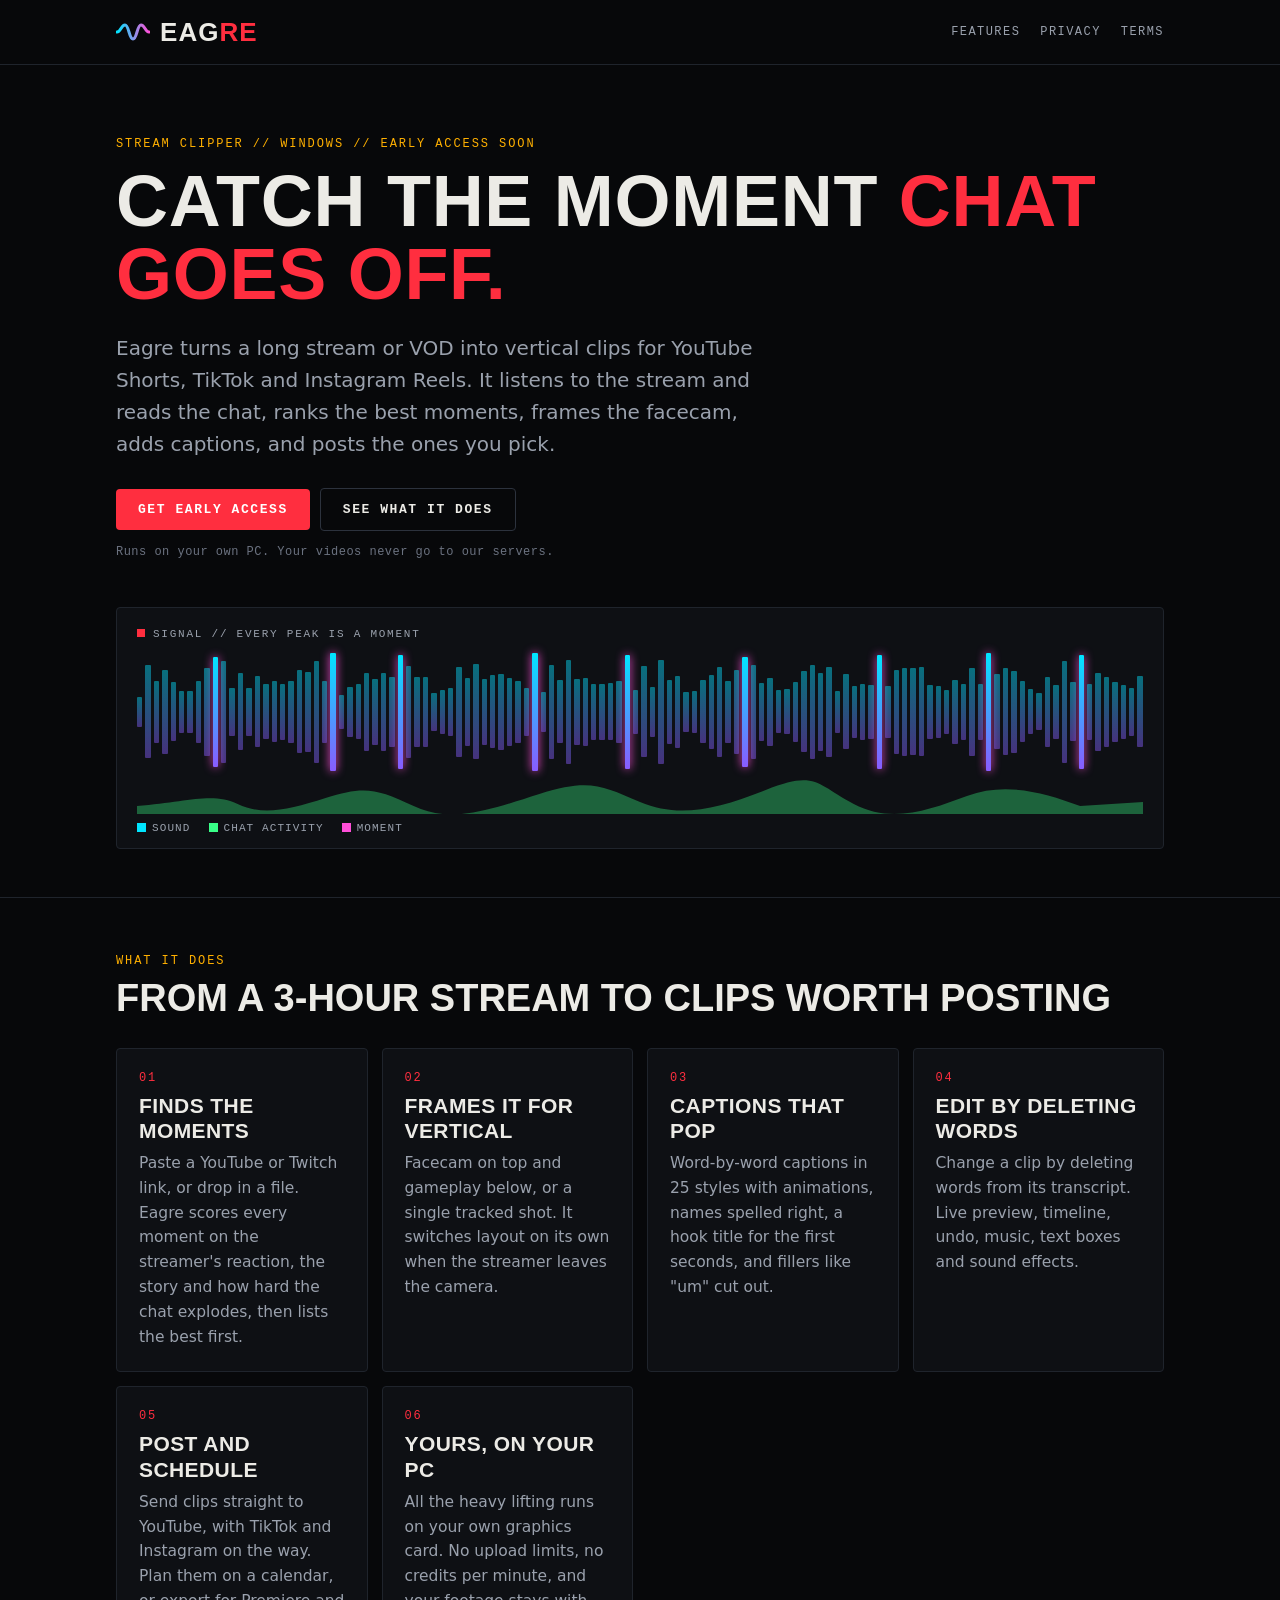
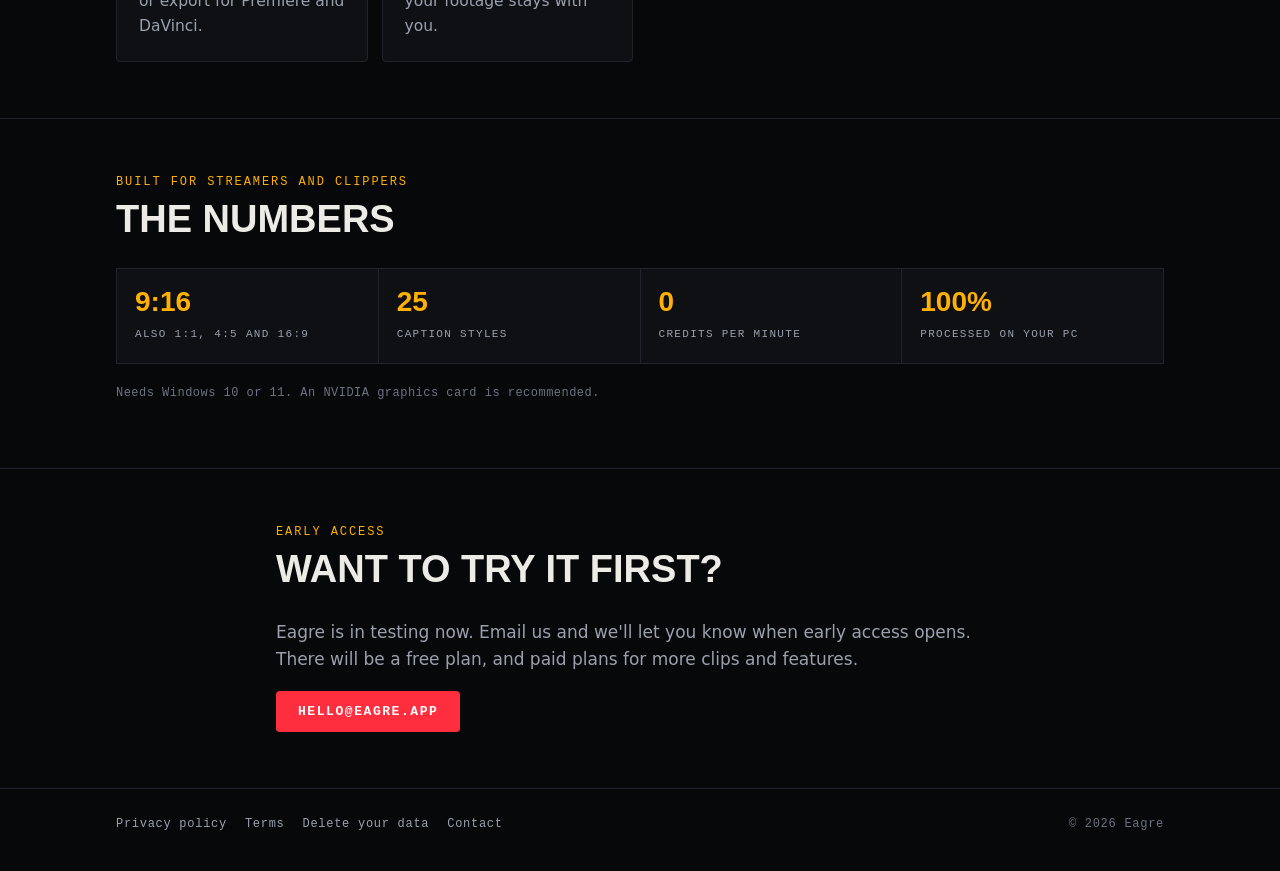
==== index.html @ e5c0943c "Eagre website: home, privacy policy, terms, delete your data" ====
<!doctype html>
<html lang="en">
<head>
<meta charset="utf-8">
<meta name="viewport" content="width=device-width, initial-scale=1">
<title>Eagre - stream clipper for Windows</title>
<meta name="description" content="Eagre turns long streams and VODs into vertical Shorts, TikToks and Reels. It finds the moments where the stream and the chat go off, frames the facecam, adds captions and posts for you. Runs on your own PC.">
<link rel="icon" href="data:image/svg+xml,%3Csvg xmlns='http://www.w3.org/2000/svg' viewBox='0 0 34 18'%3E%3Cpath d='M1 9c4 0 4-7 8-7s4 14 8 14 4-14 8-14 4 7 8 7' fill='none' stroke='%23ff2e3f' stroke-width='3' stroke-linecap='round'/%3E%3C/svg%3E">
<link rel="stylesheet" href="style.css">
</head>
<body>
<header class="top"><div class="wrap">
  <a class="logo" href="./"><svg viewBox="0 0 34 18" aria-hidden="true"><defs><linearGradient id="g" x1="0" x2="1"><stop offset="0" stop-color="#00e5ff"/><stop offset="1" stop-color="#ff4fd8"/></linearGradient></defs><path d="M1 9c4 0 4-7 8-7s4 14 8 14 4-14 8-14 4 7 8 7" fill="none" stroke="url(#g)" stroke-width="3" stroke-linecap="round"/></svg><span>Eag<b>re</b></span></a>
  <nav class="links"><a class="hide-sm" href="#features">Features</a><a href="privacy.html">Privacy</a><a href="terms.html">Terms</a></nav>
</div></header>

<main>
<div class="wrap hero">
  <p class="kicker">Stream clipper // Windows // Early access soon</p>
  <h1>Catch the moment <span class="hot">chat goes off.</span></h1>
  <p class="lead">Eagre turns a long stream or VOD into vertical clips for YouTube Shorts, TikTok and Instagram Reels. It listens to the stream and reads the chat, ranks the best moments, frames the facecam, adds captions, and posts the ones you pick.</p>
  <a class="btn" href="mailto:hello@eagre.app?subject=Eagre%20early%20access">Get early access</a><a class="btn ghost" href="#features">See what it does</a>
  <p class="note">Runs on your own PC. Your videos never go to our servers.</p>

  <div class="signal" aria-label="Illustration: the stream's sound drawn as a waveform, with the loudest moments highlighted">
    <div class="label"><i></i>Signal // every peak is a moment</div>
    <div class="bars" id="bars"></div>
    <svg class="chat" viewBox="0 0 400 34" preserveAspectRatio="none" aria-hidden="true"><path d="M0 34 L0 26 C20 22 30 12 40 24 S60 30 75 18 S95 8 110 26 S140 30 160 14 S185 6 200 22 S230 30 250 10 S270 4 285 24 S315 30 330 16 S360 12 375 26 L400 22 L400 34 Z" fill="#39ff88" opacity=".35"/></svg>
    <div class="legend"><span><b style="background:#00e5ff"></b>Sound</span><span><b style="background:#39ff88"></b>Chat activity</span><span><b style="background:#ff4fd8"></b>Moment</span></div>
  </div>
</div>

<section id="features"><div class="wrap">
  <h2><small>What it does</small>From a 3-hour stream to clips worth posting</h2>
  <div class="grid">
    <div class="card"><div class="num">01</div><h3>Finds the moments</h3><p>Paste a YouTube or Twitch link, or drop in a file. Eagre scores every moment on the streamer's reaction, the story and how hard the chat explodes, then lists the best first.</p></div>
    <div class="card"><div class="num">02</div><h3>Frames it for vertical</h3><p>Facecam on top and gameplay below, or a single tracked shot. It switches layout on its own when the streamer leaves the camera.</p></div>
    <div class="card"><div class="num">03</div><h3>Captions that pop</h3><p>Word-by-word captions in 25 styles with animations, names spelled right, a hook title for the first seconds, and fillers like "um" cut out.</p></div>
    <div class="card"><div class="num">04</div><h3>Edit by deleting words</h3><p>Change a clip by deleting words from its transcript. Live preview, timeline, undo, music, text boxes and sound effects.</p></div>
    <div class="card"><div class="num">05</div><h3>Post and schedule</h3><p>Send clips straight to YouTube, with TikTok and Instagram on the way. Plan them on a calendar, or export for Premiere and DaVinci.</p></div>
    <div class="card"><div class="num">06</div><h3>Yours, on your PC</h3><p>All the heavy lifting runs on your own graphics card. No upload limits, no credits per minute, and your footage stays with you.</p></div>
  </div>
</div></section>

<section><div class="wrap">
  <h2><small>Built for streamers and clippers</small>The numbers</h2>
  <div class="facts">
    <div><strong>9:16</strong><span>also 1:1, 4:5 and 16:9</span></div>
    <div><strong>25</strong><span>caption styles</span></div>
    <div><strong>0</strong><span>credits per minute</span></div>
    <div><strong>100%</strong><span>processed on your PC</span></div>
  </div>
  <p class="note" style="margin-top:22px">Needs Windows 10 or 11. An NVIDIA graphics card is recommended.</p>
</div></section>

<section><div class="wrap narrow">
  <h2><small>Early access</small>Want to try it first?</h2>
  <p style="color:var(--dim)">Eagre is in testing now. Email us and we'll let you know when early access opens. There will be a free plan, and paid plans for more clips and features.</p>
  <a class="btn" href="mailto:hello@eagre.app?subject=Eagre%20early%20access">hello@eagre.app</a>
</div></section>
</main>

<footer><div class="wrap">
  <div><a href="privacy.html">Privacy policy</a><a href="terms.html">Terms</a><a href="delete-data.html">Delete your data</a><a href="mailto:hello@eagre.app">Contact</a></div>
  <div>&copy; 2026 Eagre</div>
</div></footer>

<script>
(function () {
  var el = document.getElementById('bars'); if (!el) return;
  var n = window.innerWidth < 600 ? 64 : 120, peaks = [9, 23, 31, 47, 58, 72, 88, 101, 112];
  for (var i = 0; i < n; i++) {
    var s = document.createElement('span');
    var h = 25 + 45 * Math.abs(Math.sin(i * 1.7) * Math.cos(i * .31)) + 20 * Math.abs(Math.sin(i * .53));
    var isPeak = peaks.indexOf(Math.round(i * 120 / n)) >= 0;
    if (isPeak) { h = 92 + (i % 3) * 3; s.className = 'peak'; }
    s.style.height = Math.min(h, 100) + '%';
    el.appendChild(s);
  }
})();
</script>
</body>
</html>
---- style.css ----
:root {
  --bg: #07080a; --panel: #0e1014; --panel-2: #14171d; --edge: #1f242c; --edge-2: #2c323d;
  --text: #ecebe6; --dim: #9aa1ad; --faint: #6b7280;
  --red: #ff2e3f; --amber: #ffb000; --green: #39ff88; --cyan: #00e5ff; --violet: #8a5bff; --pink: #ff4fd8;
  --mono: "JetBrains Mono", Consolas, "Courier New", monospace;
  --head: "Oswald", "Arial Narrow", "Roboto Condensed", Impact, sans-serif;
  --body: "Segoe UI", system-ui, -apple-system, Roboto, sans-serif;
}
* { box-sizing: border-box; }
html { -webkit-text-size-adjust: 100%; }
body { margin: 0; background: var(--bg); color: var(--text); font: 17px/1.6 var(--body); }
a { color: var(--cyan); }
a:hover { color: var(--text); }
.wrap { max-width: 1080px; margin: 0 auto; padding: 0 16px; }
.narrow { max-width: 760px; }

/* top bar */
header.top { border-bottom: 1px solid var(--edge); }
header.top .wrap { display: flex; align-items: center; justify-content: space-between; height: 64px; gap: 16px; }
.logo { display: flex; align-items: center; gap: 10px; text-decoration: none; color: var(--text);
  font: 700 26px/1 var(--head); letter-spacing: .04em; text-transform: uppercase; }
.logo svg { width: 34px; height: 18px; }
.logo b { color: var(--red); font-weight: 700; }
nav.links { display: flex; gap: 20px; font: 12px var(--mono); letter-spacing: .12em; text-transform: uppercase; }
nav.links a { color: var(--dim); text-decoration: none; }
nav.links a:hover { color: var(--text); }

/* hero */
.hero { padding-top: 72px; padding-bottom: 40px; }
.kicker { font: 12px var(--mono); letter-spacing: .16em; text-transform: uppercase; color: var(--amber); margin: 0 0 14px; }
h1 { font: 700 clamp(38px, 7vw, 72px)/1.02 var(--head); text-transform: uppercase; margin: 0 0 20px; letter-spacing: .01em; }
h1 .hot { color: var(--red); }
.lead { font-size: 20px; color: var(--dim); max-width: 640px; margin: 0 0 28px; }
.btn { display: inline-block; padding: 13px 22px; background: var(--red); color: #fff; text-decoration: none;
  font: 700 13px var(--mono); letter-spacing: .12em; text-transform: uppercase; border-radius: 4px; }
.btn:hover { color: #fff; filter: brightness(1.1); }
.btn.ghost { background: transparent; border: 1px solid var(--edge-2); color: var(--text); margin-left: 10px; }
.note { font: 12px var(--mono); color: var(--faint); margin-top: 14px; letter-spacing: .04em; }

/* signal mock */
.signal { margin: 48px 0 8px; border: 1px solid var(--edge); background: var(--panel); border-radius: 4px; padding: 20px 20px 14px; }
.signal .label { font: 11px var(--mono); letter-spacing: .16em; color: var(--dim); text-transform: uppercase; margin-bottom: 12px; }
.signal .label i { display: inline-block; width: 8px; height: 8px; background: var(--red); margin-right: 8px; }
.bars { display: flex; align-items: center; gap: 3px; height: 120px; }
.bars span { flex: 1; background: linear-gradient(180deg, var(--cyan), var(--violet)); opacity: .45; border-radius: 1px; }
.bars span.peak { opacity: 1; box-shadow: 0 0 10px var(--pink); }
.chat { display: block; width: 100%; height: 34px; margin-top: 8px; }
.legend { display: flex; gap: 18px; font: 11px var(--mono); color: var(--dim); letter-spacing: .1em; text-transform: uppercase; margin-top: 8px; flex-wrap: wrap; }
.legend b { display: inline-block; width: 9px; height: 9px; margin-right: 6px; vertical-align: -1px; }

/* sections */
section { padding: 56px 0; border-top: 1px solid var(--edge); }
h2 { font: 700 clamp(26px, 4vw, 38px)/1.1 var(--head); text-transform: uppercase; margin: 0 0 28px; }
h2 small { display: block; font: 12px var(--mono); color: var(--amber); letter-spacing: .16em; margin-bottom: 10px; }
.grid { display: grid; grid-template-columns: repeat(auto-fit, minmax(240px, 1fr)); gap: 14px; }
.card { background: var(--panel); border: 1px solid var(--edge); border-radius: 4px; padding: 22px; }
.card .num { font: 12px var(--mono); color: var(--red); letter-spacing: .14em; }
.card h3 { font: 700 21px/1.2 var(--head); text-transform: uppercase; margin: 8px 0 8px; letter-spacing: .02em; }
.card p { margin: 0; color: var(--dim); font-size: 15.5px; }
.facts { display: grid; grid-template-columns: repeat(auto-fit, minmax(160px, 1fr)); gap: 1px; background: var(--edge); border: 1px solid var(--edge); }
.facts div { background: var(--panel); padding: 18px; }
.facts strong { display: block; font: 700 28px/1.1 var(--head); color: var(--amber); }
.facts span { font: 11px var(--mono); color: var(--dim); letter-spacing: .12em; text-transform: uppercase; }

/* legal pages */
.doc { padding-top: 56px; padding-bottom: 64px; }
.doc h1 { font-size: clamp(34px, 6vw, 54px); }
.doc h2 { font-size: 24px; margin: 40px 0 10px; }
.doc h3 { font: 700 18px/1.3 var(--body); margin: 24px 0 6px; }
.doc p, .doc li { color: #d4d3ce; }
.doc .updated { font: 12px var(--mono); color: var(--faint); letter-spacing: .08em; }
.doc .box { background: var(--panel); border: 1px solid var(--edge); border-left: 3px solid var(--cyan); padding: 16px 20px; border-radius: 4px; margin: 20px 0; }
.doc table { border-collapse: collapse; width: 100%; font-size: 15px; margin: 12px 0; display: block; overflow-x: auto; }
.doc th, .doc td { text-align: left; padding: 9px 12px; border: 1px solid var(--edge); vertical-align: top; }
.doc th { background: var(--panel-2); font-weight: 600; }
.doc code { font: 13.5px var(--mono); color: var(--amber); word-break: break-all; }

footer { border-top: 1px solid var(--edge); padding: 28px 0 40px; font: 12px var(--mono); color: var(--faint); letter-spacing: .06em; }
footer .wrap { display: flex; justify-content: space-between; gap: 16px; flex-wrap: wrap; }
footer a { color: var(--dim); text-decoration: none; margin-right: 18px; }
footer a:hover { color: var(--text); }

@media (max-width: 600px) {
  nav.links { gap: 12px; font-size: 11px; }
  nav.links .hide-sm { display: none; }
  .hero { padding-top: 44px; padding-bottom: 24px; }
  .btn.ghost { margin: 10px 0 0; }
  .bars { height: 80px; gap: 2px; }
}
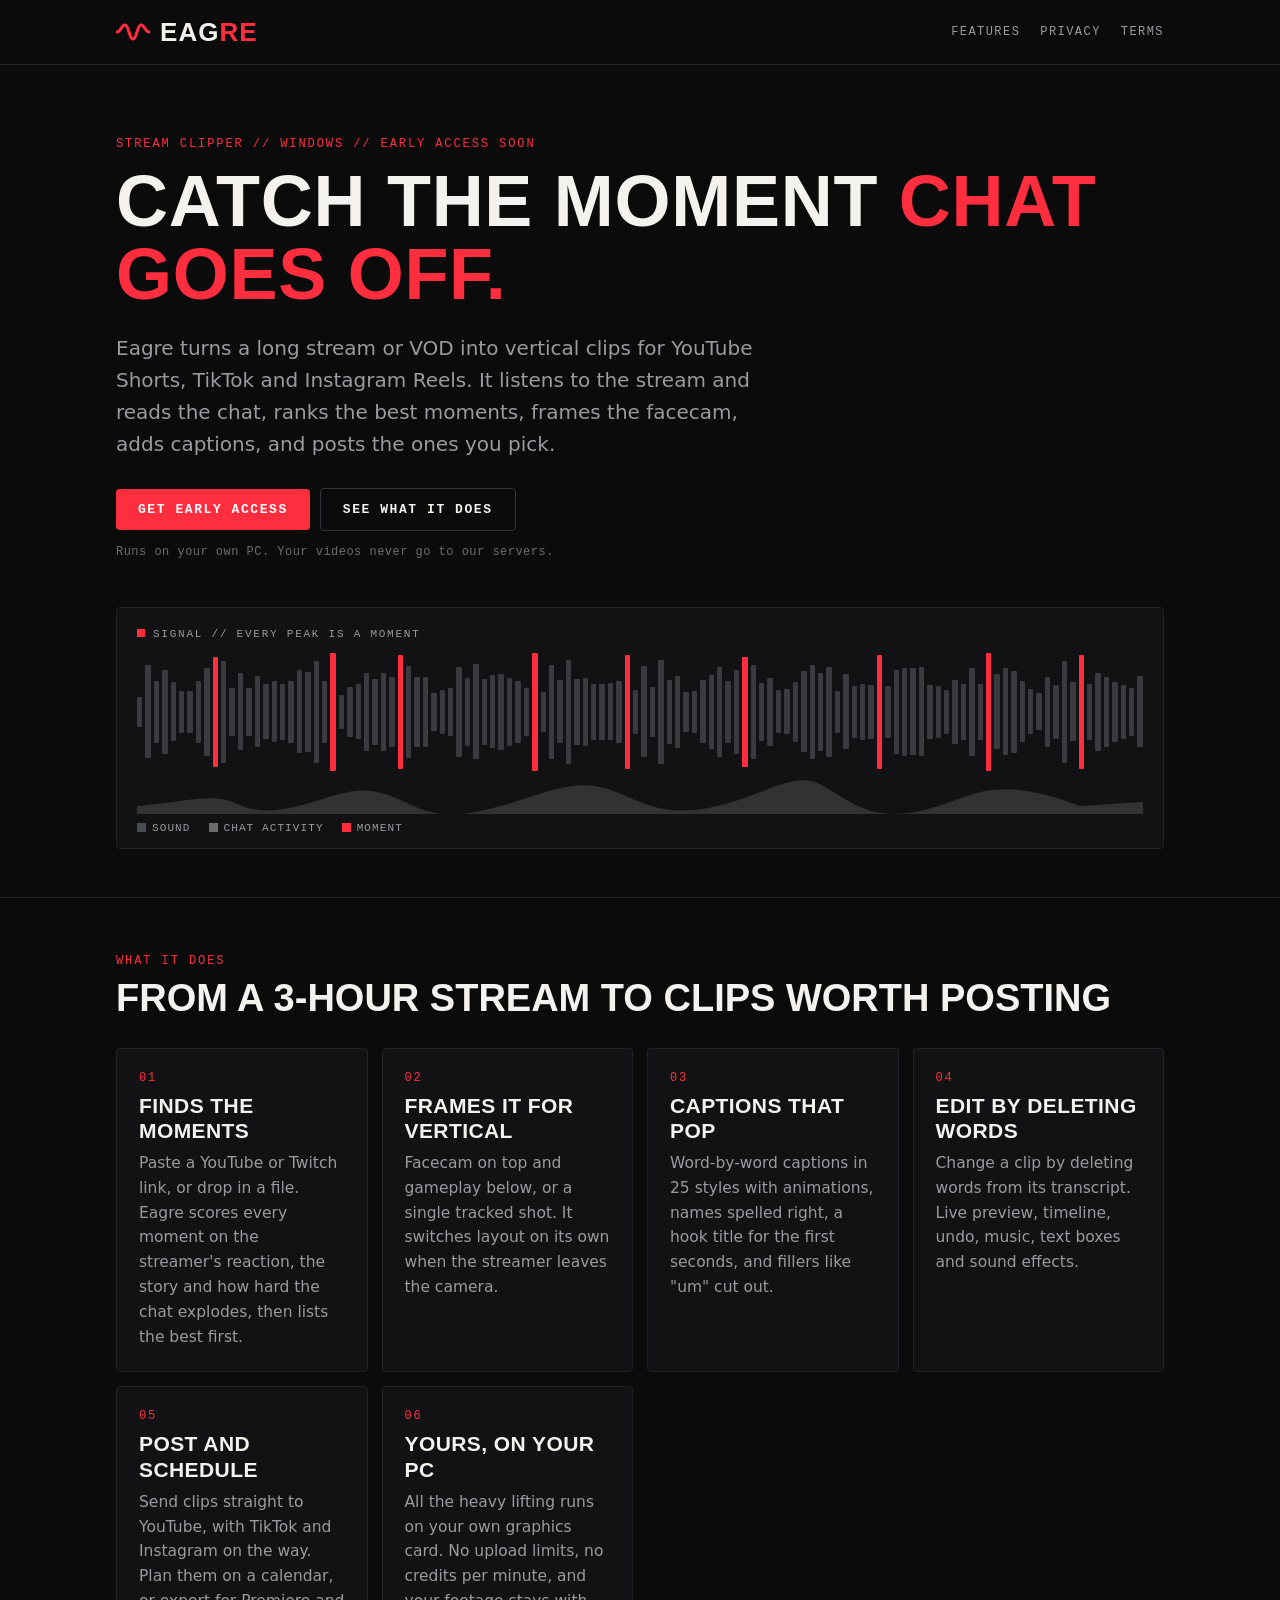
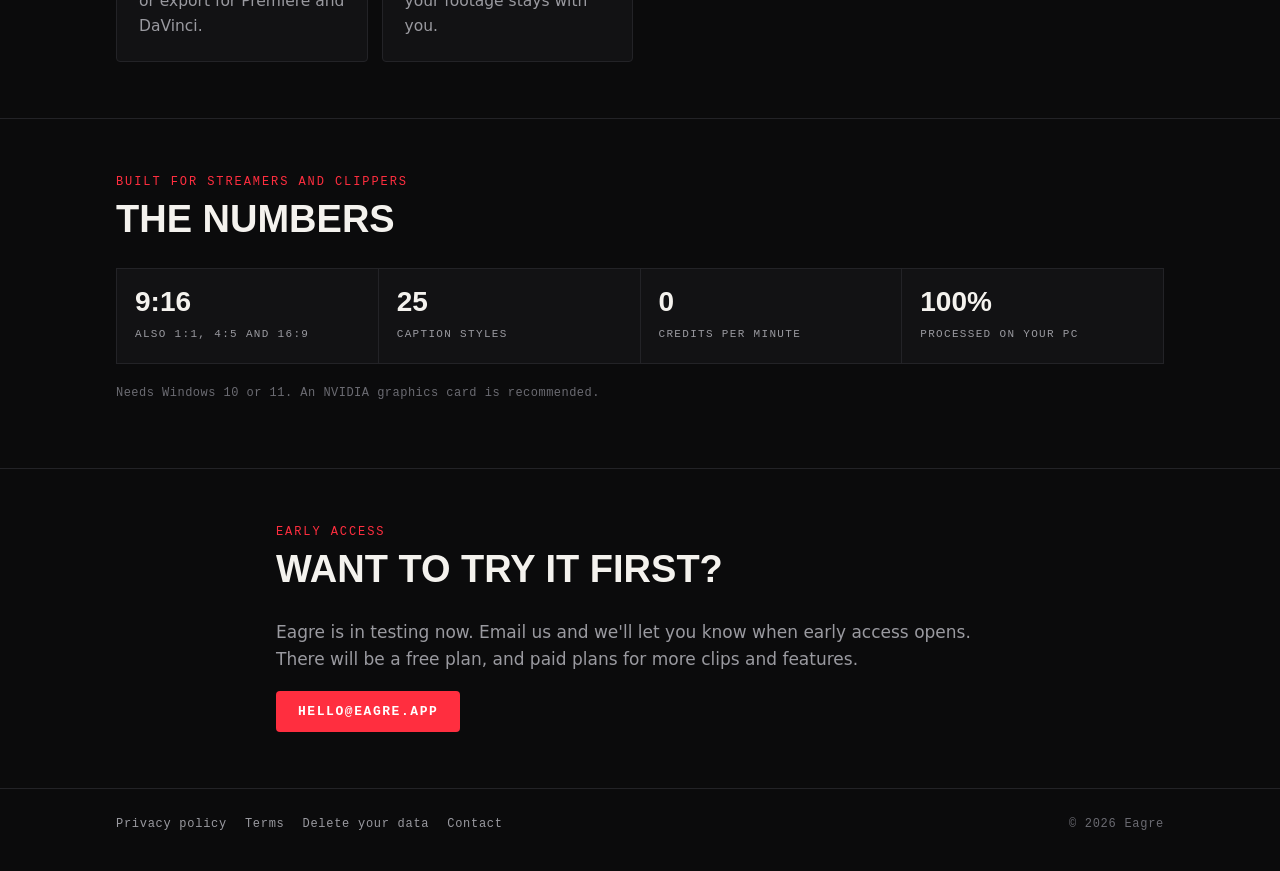
==== commit fbbac65a: "New look: black, white and Eagre red (no cyan/pink wave), matching the app Co-Authored-By: Claude Op" ====
--- a/index.html
+++ b/index.html
@@ -10,7 +10,7 @@
 </head>
 <body>
 <header class="top"><div class="wrap">
-  <a class="logo" href="./"><svg viewBox="0 0 34 18" aria-hidden="true"><defs><linearGradient id="g" x1="0" x2="1"><stop offset="0" stop-color="#00e5ff"/><stop offset="1" stop-color="#ff4fd8"/></linearGradient></defs><path d="M1 9c4 0 4-7 8-7s4 14 8 14 4-14 8-14 4 7 8 7" fill="none" stroke="url(#g)" stroke-width="3" stroke-linecap="round"/></svg><span>Eag<b>re</b></span></a>
+  <a class="logo" href="./"><svg viewBox="0 0 34 18" aria-hidden="true"><path d="M1 9c4 0 4-7 8-7s4 14 8 14 4-14 8-14 4 7 8 7" fill="none" stroke="#ff2e3f" stroke-width="3" stroke-linecap="round"/></svg><span>Eag<b>re</b></span></a>
   <nav class="links"><a class="hide-sm" href="#features">Features</a><a href="privacy.html">Privacy</a><a href="terms.html">Terms</a></nav>
 </div></header>
 
@@ -25,8 +25,8 @@
   <div class="signal" aria-label="Illustration: the stream's sound drawn as a waveform, with the loudest moments highlighted">
     <div class="label"><i></i>Signal // every peak is a moment</div>
     <div class="bars" id="bars"></div>
-    <svg class="chat" viewBox="0 0 400 34" preserveAspectRatio="none" aria-hidden="true"><path d="M0 34 L0 26 C20 22 30 12 40 24 S60 30 75 18 S95 8 110 26 S140 30 160 14 S185 6 200 22 S230 30 250 10 S270 4 285 24 S315 30 330 16 S360 12 375 26 L400 22 L400 34 Z" fill="#39ff88" opacity=".35"/></svg>
-    <div class="legend"><span><b style="background:#00e5ff"></b>Sound</span><span><b style="background:#39ff88"></b>Chat activity</span><span><b style="background:#ff4fd8"></b>Moment</span></div>
+    <svg class="chat" viewBox="0 0 400 34" preserveAspectRatio="none" aria-hidden="true"><path d="M0 34 L0 26 C20 22 30 12 40 24 S60 30 75 18 S95 8 110 26 S140 30 160 14 S185 6 200 22 S230 30 250 10 S270 4 285 24 S315 30 330 16 S360 12 375 26 L400 22 L400 34 Z" fill="#f4f2ee" opacity=".14"/></svg>
+    <div class="legend"><span><b style="background:#4a4a52"></b>Sound</span><span><b style="background:#f4f2ee;opacity:.4"></b>Chat activity</span><span><b style="background:#ff2e3f"></b>Moment</span></div>
   </div>
 </div>
 
--- a/style.css
+++ b/style.css
@@ -1,7 +1,8 @@
 :root {
-  --bg: #07080a; --panel: #0e1014; --panel-2: #14171d; --edge: #1f242c; --edge-2: #2c323d;
-  --text: #ecebe6; --dim: #9aa1ad; --faint: #6b7280;
-  --red: #ff2e3f; --amber: #ffb000; --green: #39ff88; --cyan: #00e5ff; --violet: #8a5bff; --pink: #ff4fd8;
+  /* Eagre "Signal red" (23 Nov 2026): black, white text, one red - same as the app's dark theme. No purple. */
+  --bg: #0b0b0c; --panel: #121214; --panel-2: #18181b; --edge: #232327; --edge-2: #34343a;
+  --text: #f4f2ee; --dim: #9a9aa0; --faint: #6b6b72;
+  --red: #ff2e3f; --link: #ff7a86; --bar: #3a3a40;
   --mono: "JetBrains Mono", Consolas, "Courier New", monospace;
   --head: "Oswald", "Arial Narrow", "Roboto Condensed", Impact, sans-serif;
   --body: "Segoe UI", system-ui, -apple-system, Roboto, sans-serif;
@@ -9,7 +10,7 @@
 * { box-sizing: border-box; }
 html { -webkit-text-size-adjust: 100%; }
 body { margin: 0; background: var(--bg); color: var(--text); font: 17px/1.6 var(--body); }
-a { color: var(--cyan); }
+a { color: var(--link); }
 a:hover { color: var(--text); }
 .wrap { max-width: 1080px; margin: 0 auto; padding: 0 16px; }
 .narrow { max-width: 760px; }
@@ -27,7 +28,7 @@
 
 /* hero */
 .hero { padding-top: 72px; padding-bottom: 40px; }
-.kicker { font: 12px var(--mono); letter-spacing: .16em; text-transform: uppercase; color: var(--amber); margin: 0 0 14px; }
+.kicker { font: 12px var(--mono); letter-spacing: .16em; text-transform: uppercase; color: var(--red); margin: 0 0 14px; }
 h1 { font: 700 clamp(38px, 7vw, 72px)/1.02 var(--head); text-transform: uppercase; margin: 0 0 20px; letter-spacing: .01em; }
 h1 .hot { color: var(--red); }
 .lead { font-size: 20px; color: var(--dim); max-width: 640px; margin: 0 0 28px; }
@@ -42,8 +43,8 @@
 .signal .label { font: 11px var(--mono); letter-spacing: .16em; color: var(--dim); text-transform: uppercase; margin-bottom: 12px; }
 .signal .label i { display: inline-block; width: 8px; height: 8px; background: var(--red); margin-right: 8px; }
 .bars { display: flex; align-items: center; gap: 3px; height: 120px; }
-.bars span { flex: 1; background: linear-gradient(180deg, var(--cyan), var(--violet)); opacity: .45; border-radius: 1px; }
-.bars span.peak { opacity: 1; box-shadow: 0 0 10px var(--pink); }
+.bars span { flex: 1; background: var(--bar); border-radius: 1px; }
+.bars span.peak { background: var(--red); }
 .chat { display: block; width: 100%; height: 34px; margin-top: 8px; }
 .legend { display: flex; gap: 18px; font: 11px var(--mono); color: var(--dim); letter-spacing: .1em; text-transform: uppercase; margin-top: 8px; flex-wrap: wrap; }
 .legend b { display: inline-block; width: 9px; height: 9px; margin-right: 6px; vertical-align: -1px; }
@@ -51,7 +52,7 @@
 /* sections */
 section { padding: 56px 0; border-top: 1px solid var(--edge); }
 h2 { font: 700 clamp(26px, 4vw, 38px)/1.1 var(--head); text-transform: uppercase; margin: 0 0 28px; }
-h2 small { display: block; font: 12px var(--mono); color: var(--amber); letter-spacing: .16em; margin-bottom: 10px; }
+h2 small { display: block; font: 12px var(--mono); color: var(--red); letter-spacing: .16em; margin-bottom: 10px; }
 .grid { display: grid; grid-template-columns: repeat(auto-fit, minmax(240px, 1fr)); gap: 14px; }
 .card { background: var(--panel); border: 1px solid var(--edge); border-radius: 4px; padding: 22px; }
 .card .num { font: 12px var(--mono); color: var(--red); letter-spacing: .14em; }
@@ -59,7 +60,7 @@
 .card p { margin: 0; color: var(--dim); font-size: 15.5px; }
 .facts { display: grid; grid-template-columns: repeat(auto-fit, minmax(160px, 1fr)); gap: 1px; background: var(--edge); border: 1px solid var(--edge); }
 .facts div { background: var(--panel); padding: 18px; }
-.facts strong { display: block; font: 700 28px/1.1 var(--head); color: var(--amber); }
+.facts strong { display: block; font: 700 28px/1.1 var(--head); color: var(--text); }
 .facts span { font: 11px var(--mono); color: var(--dim); letter-spacing: .12em; text-transform: uppercase; }
 
 /* legal pages */
@@ -69,11 +70,11 @@
 .doc h3 { font: 700 18px/1.3 var(--body); margin: 24px 0 6px; }
 .doc p, .doc li { color: #d4d3ce; }
 .doc .updated { font: 12px var(--mono); color: var(--faint); letter-spacing: .08em; }
-.doc .box { background: var(--panel); border: 1px solid var(--edge); border-left: 3px solid var(--cyan); padding: 16px 20px; border-radius: 4px; margin: 20px 0; }
+.doc .box { background: var(--panel); border: 1px solid var(--edge); border-left: 3px solid var(--red); padding: 16px 20px; border-radius: 4px; margin: 20px 0; }
 .doc table { border-collapse: collapse; width: 100%; font-size: 15px; margin: 12px 0; display: block; overflow-x: auto; }
 .doc th, .doc td { text-align: left; padding: 9px 12px; border: 1px solid var(--edge); vertical-align: top; }
 .doc th { background: var(--panel-2); font-weight: 600; }
-.doc code { font: 13.5px var(--mono); color: var(--amber); word-break: break-all; }
+.doc code { font: 13.5px var(--mono); color: var(--text); word-break: break-all; }
 
 footer { border-top: 1px solid var(--edge); padding: 28px 0 40px; font: 12px var(--mono); color: var(--faint); letter-spacing: .06em; }
 footer .wrap { display: flex; justify-content: space-between; gap: 16px; flex-wrap: wrap; }
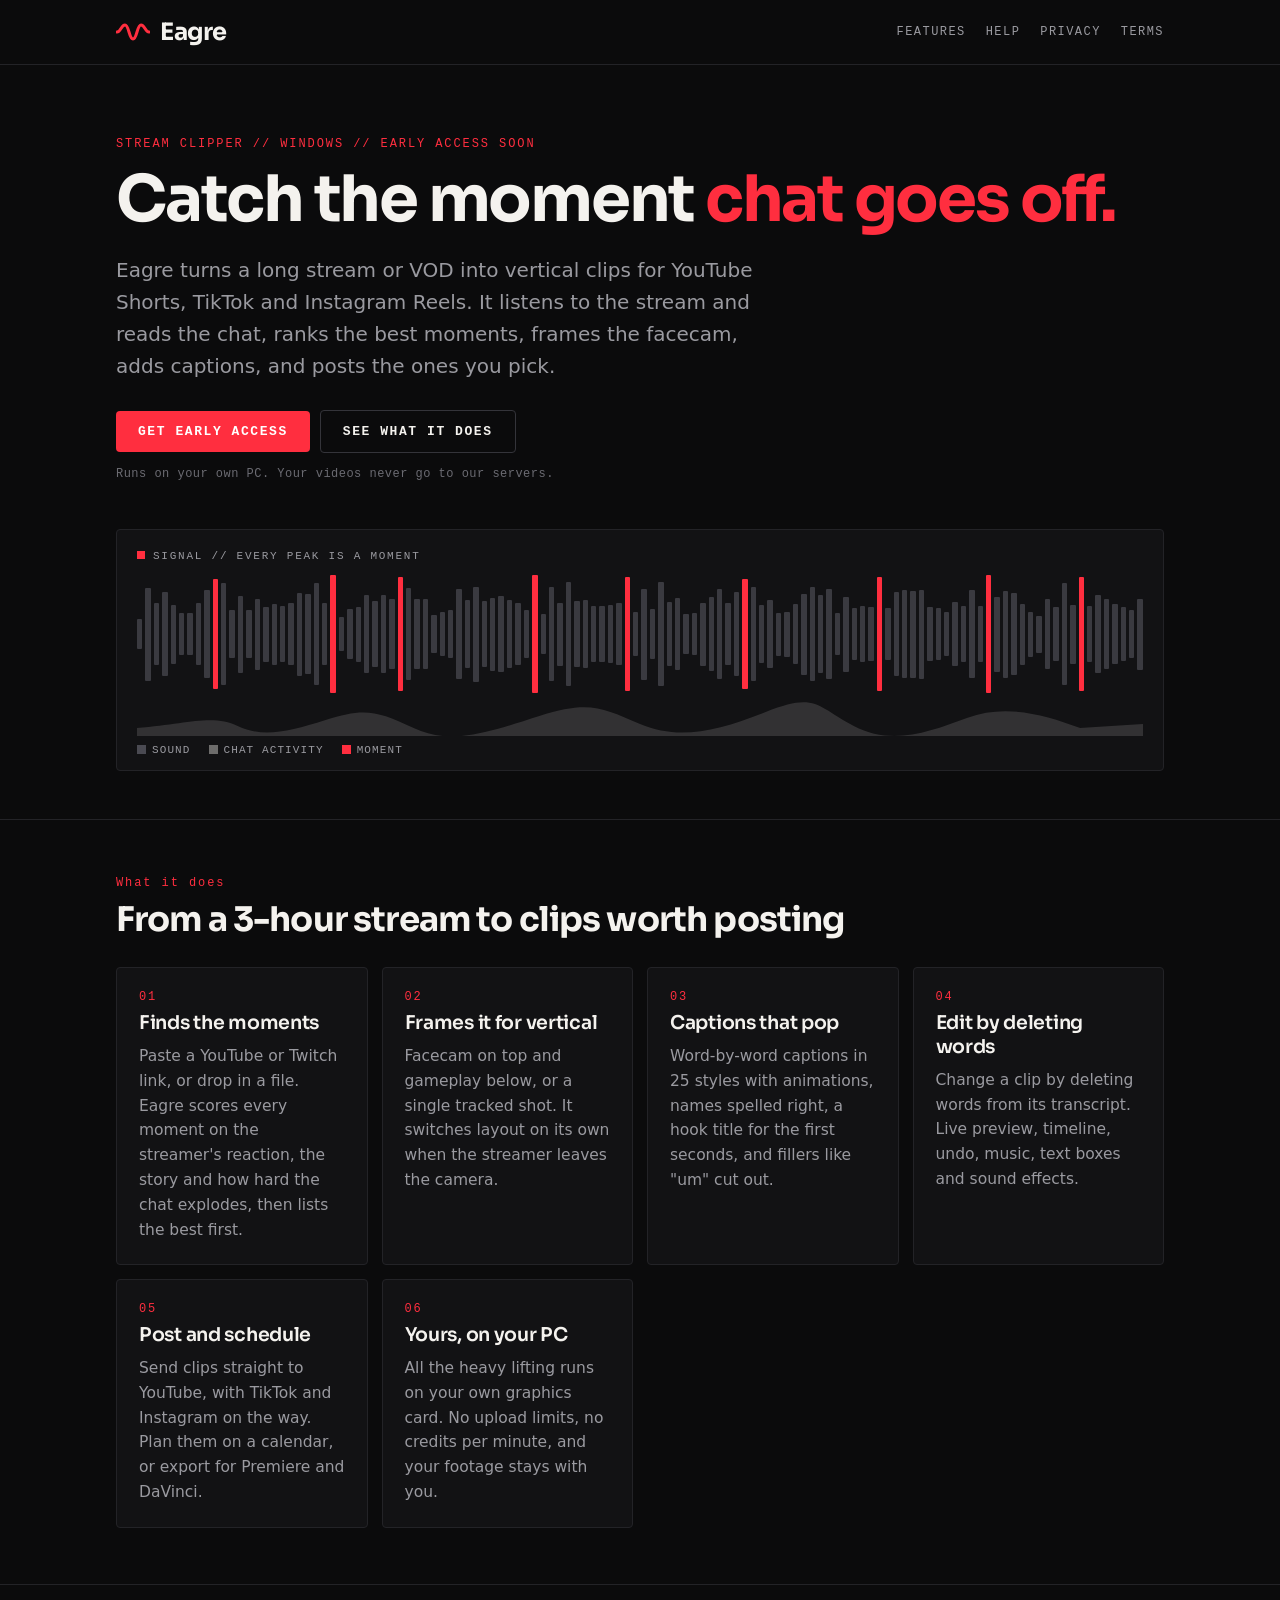
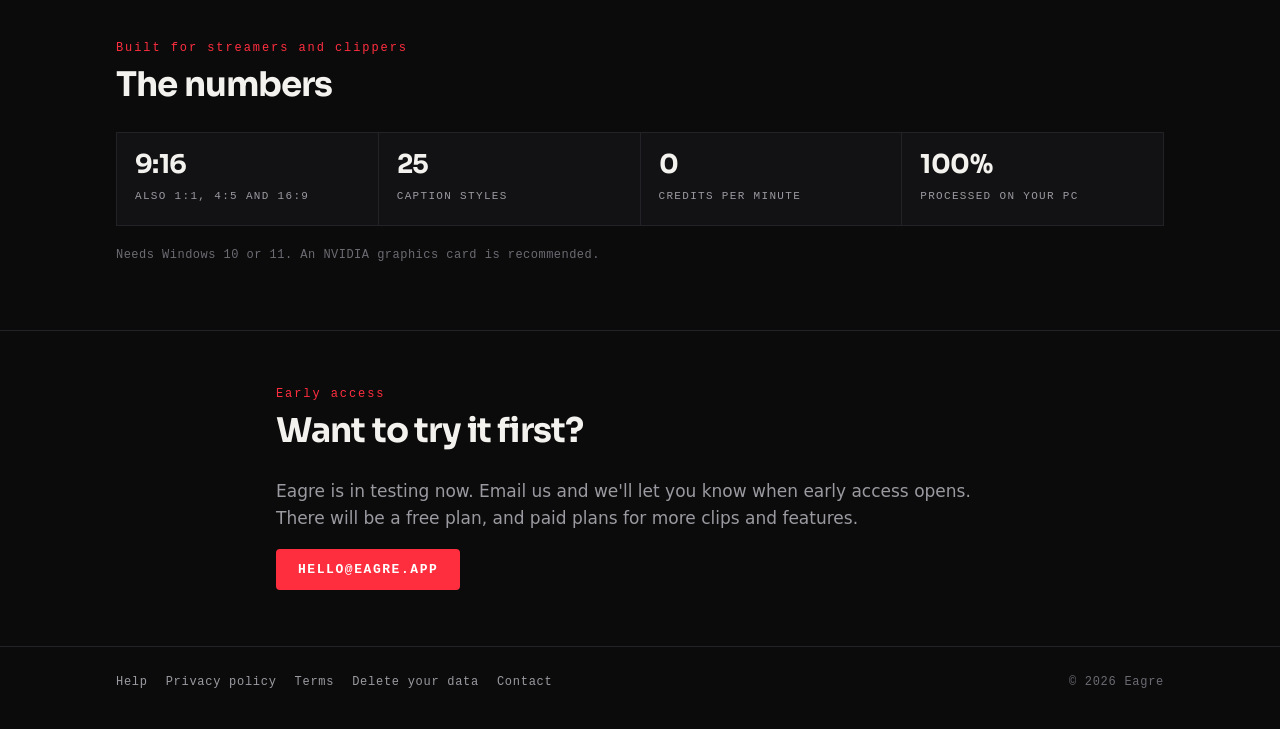
==== commit f6f66031: "New: help pages (FAQ, setup guide, PC requirements) and Help links in the menu and footer Copied fro" ====
--- a/index.html
+++ b/index.html
@@ -11,7 +11,7 @@
 <body>
 <header class="top"><div class="wrap">
   <a class="logo" href="./"><svg viewBox="0 0 34 18" aria-hidden="true"><path d="M1 9c4 0 4-7 8-7s4 14 8 14 4-14 8-14 4 7 8 7" fill="none" stroke="#ff2e3f" stroke-width="3" stroke-linecap="round"/></svg><span>Eag<b>re</b></span></a>
-  <nav class="links"><a class="hide-sm" href="#features">Features</a><a href="privacy.html">Privacy</a><a href="terms.html">Terms</a></nav>
+  <nav class="links"><a class="hide-sm" href="#features">Features</a><a href="help.html">Help</a><a href="privacy.html">Privacy</a><a href="terms.html">Terms</a></nav>
 </div></header>
 
 <main>
@@ -61,7 +61,7 @@
 </main>
 
 <footer><div class="wrap">
-  <div><a href="privacy.html">Privacy policy</a><a href="terms.html">Terms</a><a href="delete-data.html">Delete your data</a><a href="mailto:hello@eagre.app">Contact</a></div>
+  <div><a href="help.html">Help</a><a href="privacy.html">Privacy policy</a><a href="terms.html">Terms</a><a href="delete-data.html">Delete your data</a><a href="mailto:hello@eagre.app">Contact</a></div>
   <div>&copy; 2026 Eagre</div>
 </div></footer>
 
--- a/style.css
+++ b/style.css
@@ -1,10 +1,12 @@
+@font-face { font-family: "Sora"; font-weight: 600; font-display: swap; src: url("fonts/sora-600.woff2") format("woff2"); }
+@font-face { font-family: "Sora"; font-weight: 700; font-display: swap; src: url("fonts/sora-700.woff2") format("woff2"); }
 :root {
   /* Eagre "Signal red" (23 Nov 2026): black, white text, one red - same as the app's dark theme. No purple. */
   --bg: #0b0b0c; --panel: #121214; --panel-2: #18181b; --edge: #232327; --edge-2: #34343a;
   --text: #f4f2ee; --dim: #9a9aa0; --faint: #6b6b72;
   --red: #ff2e3f; --link: #ff7a86; --bar: #3a3a40;
   --mono: "JetBrains Mono", Consolas, "Courier New", monospace;
-  --head: "Oswald", "Arial Narrow", "Roboto Condensed", Impact, sans-serif;
+  --head: "Sora", "Segoe UI", system-ui, sans-serif;
   --body: "Segoe UI", system-ui, -apple-system, Roboto, sans-serif;
 }
 * { box-sizing: border-box; }
@@ -19,9 +21,9 @@
 header.top { border-bottom: 1px solid var(--edge); }
 header.top .wrap { display: flex; align-items: center; justify-content: space-between; height: 64px; gap: 16px; }
 .logo { display: flex; align-items: center; gap: 10px; text-decoration: none; color: var(--text);
-  font: 700 26px/1 var(--head); letter-spacing: .04em; text-transform: uppercase; }
+  font: 700 24px/1 var(--head); letter-spacing: -.02em; }
 .logo svg { width: 34px; height: 18px; }
-.logo b { color: var(--red); font-weight: 700; }
+.logo b { color: inherit; font-weight: 700; }
 nav.links { display: flex; gap: 20px; font: 12px var(--mono); letter-spacing: .12em; text-transform: uppercase; }
 nav.links a { color: var(--dim); text-decoration: none; }
 nav.links a:hover { color: var(--text); }
@@ -29,7 +31,7 @@
 /* hero */
 .hero { padding-top: 72px; padding-bottom: 40px; }
 .kicker { font: 12px var(--mono); letter-spacing: .16em; text-transform: uppercase; color: var(--red); margin: 0 0 14px; }
-h1 { font: 700 clamp(38px, 7vw, 72px)/1.02 var(--head); text-transform: uppercase; margin: 0 0 20px; letter-spacing: .01em; }
+h1 { font: 700 clamp(36px, 6.2vw, 64px)/1.08 var(--head); margin: 0 0 20px; letter-spacing: -.035em; }
 h1 .hot { color: var(--red); }
 .lead { font-size: 20px; color: var(--dim); max-width: 640px; margin: 0 0 28px; }
 .btn { display: inline-block; padding: 13px 22px; background: var(--red); color: #fff; text-decoration: none;
@@ -51,16 +53,16 @@
 
 /* sections */
 section { padding: 56px 0; border-top: 1px solid var(--edge); }
-h2 { font: 700 clamp(26px, 4vw, 38px)/1.1 var(--head); text-transform: uppercase; margin: 0 0 28px; }
+h2 { font: 700 clamp(24px, 3.6vw, 34px)/1.15 var(--head); margin: 0 0 28px; letter-spacing: -.025em; }
 h2 small { display: block; font: 12px var(--mono); color: var(--red); letter-spacing: .16em; margin-bottom: 10px; }
 .grid { display: grid; grid-template-columns: repeat(auto-fit, minmax(240px, 1fr)); gap: 14px; }
 .card { background: var(--panel); border: 1px solid var(--edge); border-radius: 4px; padding: 22px; }
 .card .num { font: 12px var(--mono); color: var(--red); letter-spacing: .14em; }
-.card h3 { font: 700 21px/1.2 var(--head); text-transform: uppercase; margin: 8px 0 8px; letter-spacing: .02em; }
+.card h3 { font: 600 19px/1.25 var(--head); margin: 8px 0 8px; letter-spacing: -.015em; }
 .card p { margin: 0; color: var(--dim); font-size: 15.5px; }
 .facts { display: grid; grid-template-columns: repeat(auto-fit, minmax(160px, 1fr)); gap: 1px; background: var(--edge); border: 1px solid var(--edge); }
 .facts div { background: var(--panel); padding: 18px; }
-.facts strong { display: block; font: 700 28px/1.1 var(--head); color: var(--text); }
+.facts strong { display: block; font: 700 26px/1.1 var(--head); letter-spacing: -.02em; color: var(--text); }
 .facts span { font: 11px var(--mono); color: var(--dim); letter-spacing: .12em; text-transform: uppercase; }
 
 /* legal pages */
@@ -76,6 +78,12 @@
 .doc th { background: var(--panel-2); font-weight: 600; }
 .doc code { font: 13.5px var(--mono); color: var(--text); word-break: break-all; }
 
+.doc .toc { background: var(--panel); border: 1px solid var(--edge); border-radius: 4px; padding: 14px 20px 14px 40px; margin: 20px 0; }
+.doc .toc li { margin: 2px 0; }
+.help-links { margin: 28px 0 8px; }
+.help-links a.card { text-decoration: none; color: var(--text); }
+.help-links a.card:hover { border-color: var(--edge-2); }
+
 footer { border-top: 1px solid var(--edge); padding: 28px 0 40px; font: 12px var(--mono); color: var(--faint); letter-spacing: .06em; }
 footer .wrap { display: flex; justify-content: space-between; gap: 16px; flex-wrap: wrap; }
 footer a { color: var(--dim); text-decoration: none; margin-right: 18px; }
